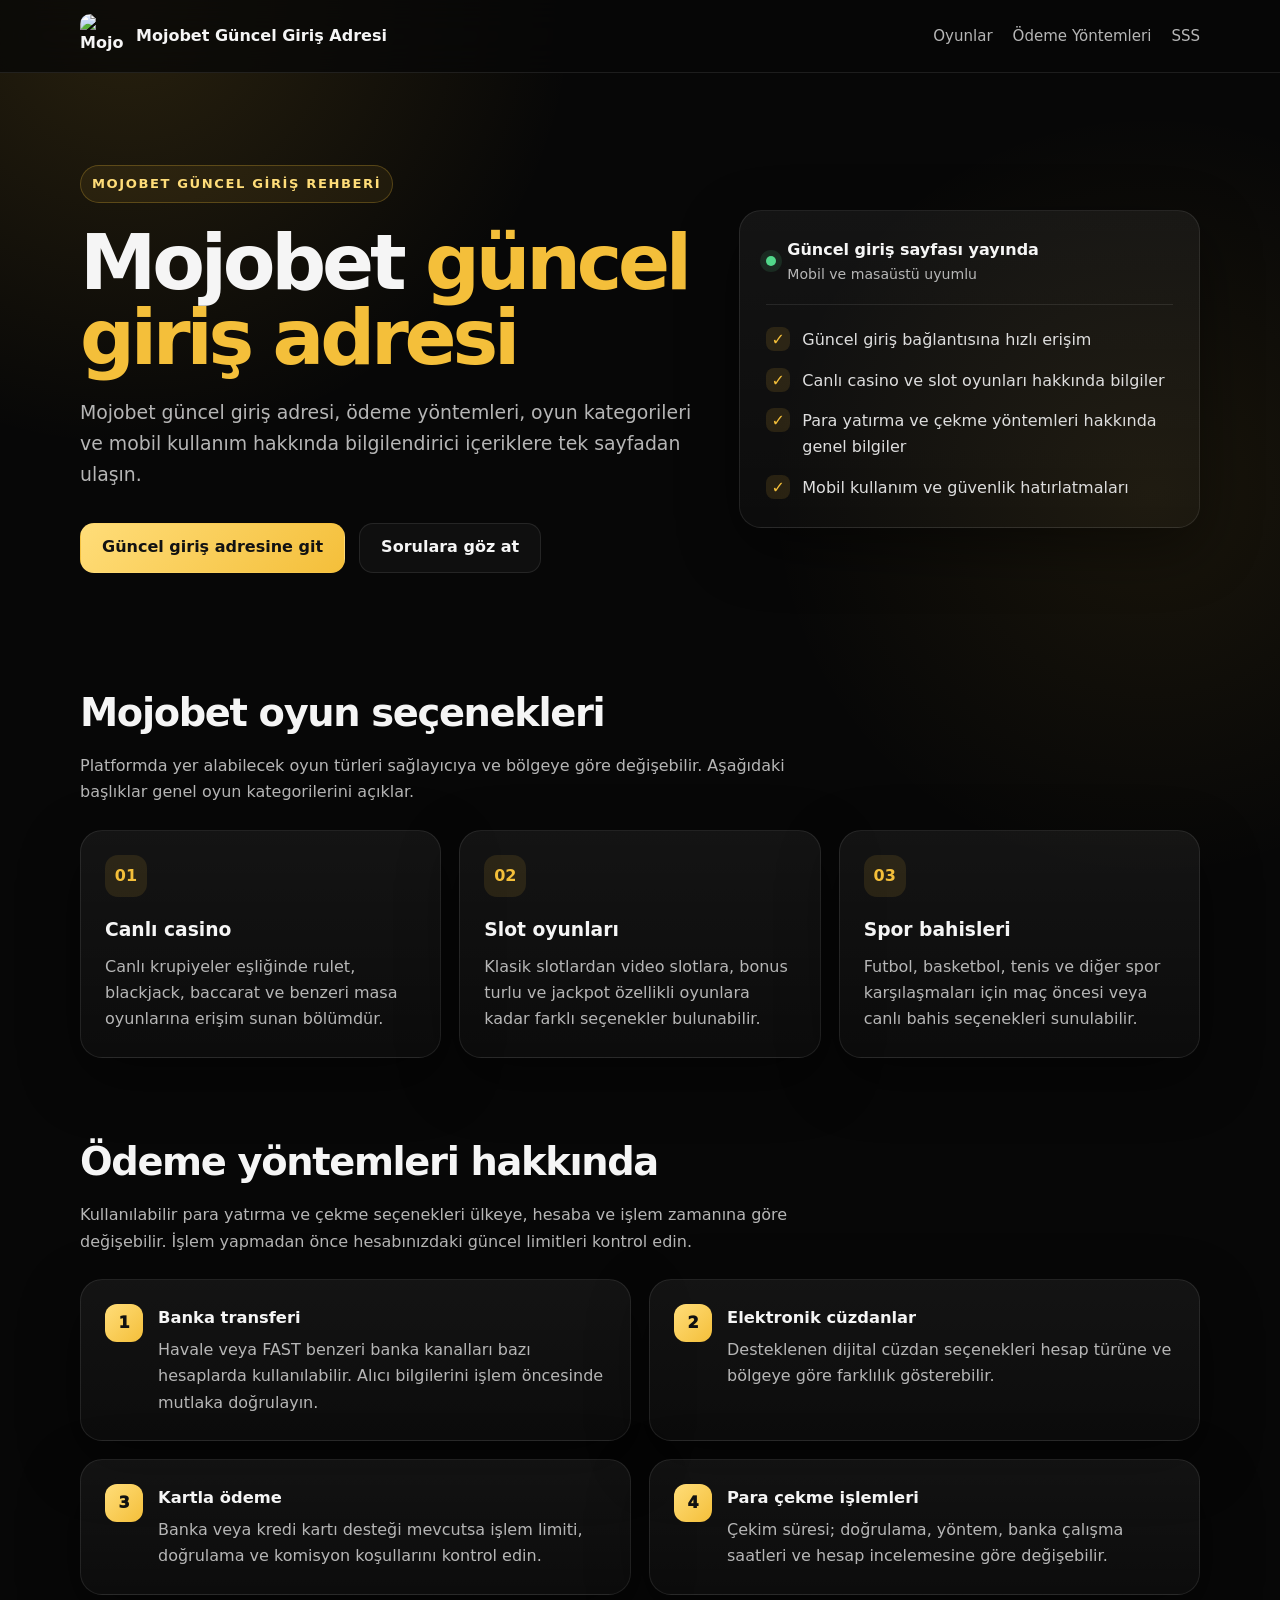
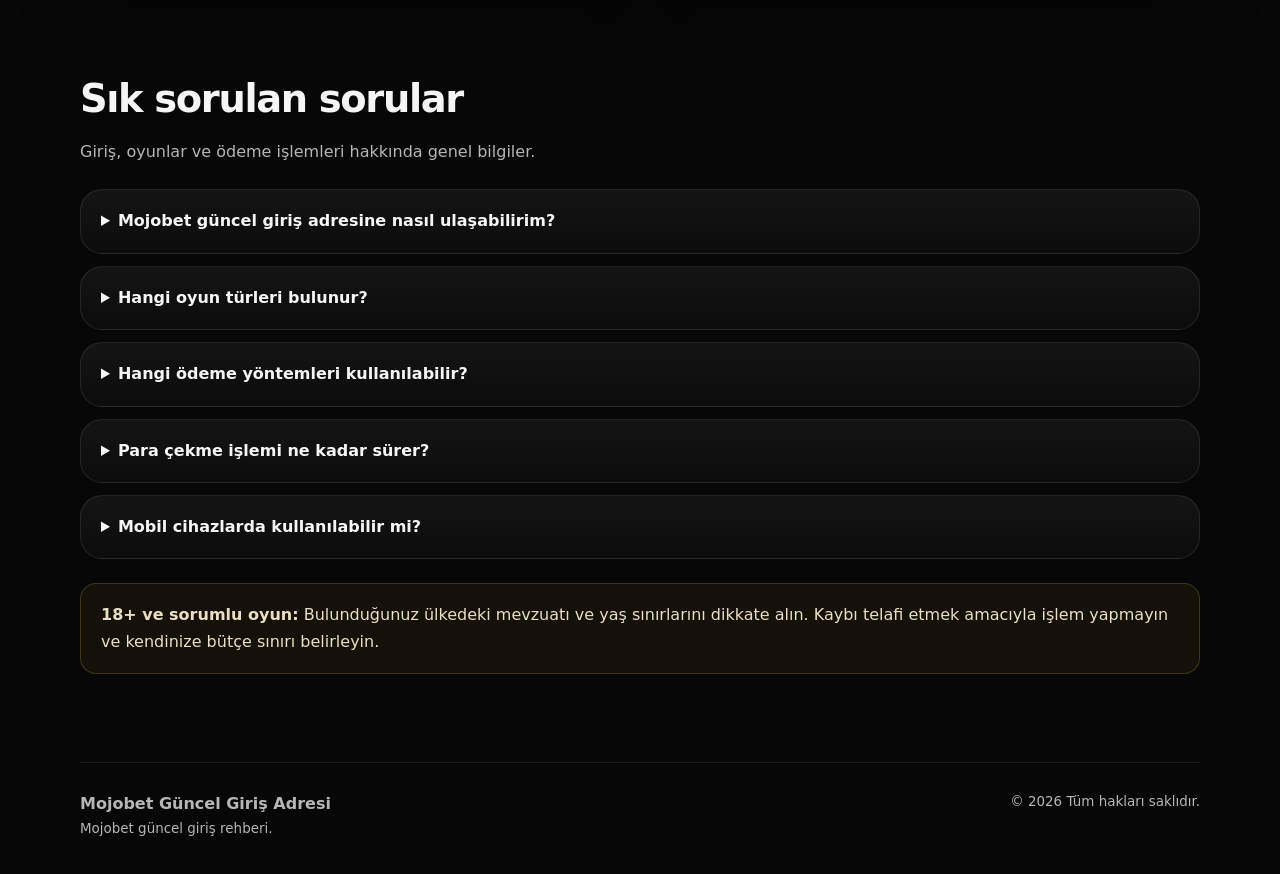
==== index.html @ 87d4552d "Add files via upload" ====
<!doctype html>
<html lang="tr">
<head>
  <meta charset="utf-8">
  <meta name="viewport" content="width=device-width,initial-scale=1">
  <meta name="theme-color" content="#0a0a0a">
  <title>Mojobet Güncel Giriş Adresi | Ödeme Yöntemleri ve Oyunlar</title>
  <meta name="description" content="Mojobet güncel giriş adresi, ödeme yöntemleri, canlı casino, slot oyunları, spor bahisleri ve mobil kullanım hakkında bilgilendirme sayfası.">
  <meta name="robots" content="index,follow,max-image-preview:large,max-snippet:-1,max-video-preview:-1">
  <link rel="canonical" href="https://mojobet2026.github.io/mojobetguncel2026/">
  <meta property="og:type" content="website">
  <meta property="og:locale" content="tr_TR">
  <meta property="og:title" content="Mojobet Güncel Giriş Adresi">
  <meta property="og:description" content="Mojobet güncel giriş, ödeme yöntemleri, oyun kategorileri ve mobil kullanım bilgileri.">
  <meta property="og:url" content="https://mojobet2026.github.io/mojobetguncel2026/">
  <meta property="og:image" content="https://marsiptv.xyz/mojobet-logo.png">
  <style>
    :root{--bg:#070707;--panel:#111;--text:#f5f5f5;--muted:#b6b6b6;--gold:#f4bf3a;--gold2:#ffdd79;--line:rgba(255,255,255,.09);--shadow:0 20px 60px rgba(0,0,0,.45);--radius:22px}
    *{box-sizing:border-box}html{scroll-behavior:smooth}body{margin:0;color:var(--text);background:radial-gradient(circle at 10% 0%,rgba(244,191,58,.14),transparent 28rem),radial-gradient(circle at 90% 20%,rgba(244,191,58,.08),transparent 24rem),var(--bg);font-family:Inter,ui-sans-serif,system-ui,-apple-system,BlinkMacSystemFont,"Segoe UI",sans-serif;line-height:1.65}
    a{color:inherit}.wrap{width:min(1120px,calc(100% - 32px));margin:auto}.nav{position:sticky;top:0;z-index:20;backdrop-filter:blur(18px);background:rgba(7,7,7,.76);border-bottom:1px solid var(--line)}.nav-inner{min-height:72px;display:flex;align-items:center;justify-content:space-between;gap:24px}.brand{display:flex;align-items:center;gap:12px;text-decoration:none;font-weight:850}.mark{width:38px;height:38px;border-radius:12px;display:grid;place-items:center;color:#111;font-weight:950;background:linear-gradient(145deg,var(--gold2),var(--gold));box-shadow:0 10px 32px rgba(244,191,58,.24)}.menu{display:flex;gap:20px}.menu a{text-decoration:none;color:var(--muted);font-size:.94rem}.menu a:hover{color:var(--text)}
    .hero{padding:92px 0 72px}.hero-grid{display:grid;grid-template-columns:1.15fr .85fr;gap:36px;align-items:center}.eyebrow{display:inline-flex;padding:7px 11px;border:1px solid rgba(244,191,58,.25);border-radius:999px;background:rgba(244,191,58,.07);color:var(--gold2);font-size:.82rem;font-weight:800;text-transform:uppercase;letter-spacing:.12em}h1{font-size:clamp(2.4rem,6vw,5.6rem);line-height:.98;margin:22px 0;letter-spacing:-.055em}h1 span{color:var(--gold)}.lead{font-size:clamp(1rem,2vw,1.18rem);color:var(--muted);max-width:720px}.actions{display:flex;flex-wrap:wrap;gap:14px;margin-top:32px}.btn{display:inline-flex;align-items:center;justify-content:center;min-height:50px;padding:0 21px;border-radius:14px;text-decoration:none;font-weight:850;border:1px solid var(--line);transition:.2s}.btn-primary{color:#121212;background:linear-gradient(135deg,var(--gold2),var(--gold));border-color:transparent}.btn-primary:hover{transform:translateY(-2px);box-shadow:0 14px 36px rgba(244,191,58,.2)}.btn-secondary{background:rgba(255,255,255,.035)}.btn-secondary:hover{background:rgba(255,255,255,.07)}
    .hero-card,.card,.faq details{border:1px solid var(--line);background:linear-gradient(180deg,rgba(255,255,255,.055),rgba(255,255,255,.025));border-radius:var(--radius);box-shadow:var(--shadow)}.hero-card{padding:26px}.status{display:flex;align-items:center;gap:11px;padding-bottom:18px;border-bottom:1px solid var(--line)}.dot{width:10px;height:10px;border-radius:50%;background:#51d88a;box-shadow:0 0 0 6px rgba(81,216,138,.12)}.mini{color:var(--muted);font-size:.88rem}.check-list{display:grid;gap:14px;margin:22px 0 0;padding:0;list-style:none}.check-list li{display:flex;gap:12px;color:#dedede}.check{flex:0 0 24px;height:24px;border-radius:8px;display:grid;place-items:center;background:rgba(244,191,58,.12);color:var(--gold);font-weight:900}
    section{padding:36px 0}.section-head{max-width:760px;margin-bottom:24px}.section-head h2{font-size:clamp(1.75rem,3vw,2.7rem);margin:0 0 9px;letter-spacing:-.035em}.section-head p{margin:0;color:var(--muted)}.grid-3{display:grid;grid-template-columns:repeat(3,1fr);gap:18px}.card{padding:24px}.icon{width:42px;height:42px;border-radius:13px;display:grid;place-items:center;background:rgba(244,191,58,.11);color:var(--gold);font-weight:900;margin-bottom:18px}.card h3{margin:0 0 8px}.card p{margin:0;color:var(--muted)}.guide{display:grid;grid-template-columns:repeat(2,1fr);gap:18px}.step{display:flex;gap:15px}.step-no{width:38px;height:38px;flex:0 0 38px;border-radius:12px;display:grid;place-items:center;color:#111;background:linear-gradient(135deg,var(--gold2),var(--gold));font-weight:950}.step h3{margin:1px 0 5px;font-size:1.02rem}.step p{margin:0;color:var(--muted)}.faq{display:grid;gap:12px}.faq details{padding:18px 20px;box-shadow:none}.faq summary{cursor:pointer;font-weight:820}.faq p{color:var(--muted);margin:12px 0 2px}.notice{margin-top:24px;padding:18px 20px;border:1px solid rgba(244,191,58,.2);border-radius:16px;background:rgba(244,191,58,.06);color:#e9dfc2}footer{padding:52px 0 34px;color:var(--muted)}.footer-inner{display:flex;justify-content:space-between;gap:24px;border-top:1px solid var(--line);padding-top:28px}.tiny{font-size:.84rem}@media(max-width:860px){.hero-grid,.grid-3,.guide{grid-template-columns:1fr}.menu{display:none}.hero{padding-top:62px}}
  </style>
</head>
<body>
<header class="nav"><div class="wrap nav-inner"><a class="brand" href="https://bit.ly/yM5k1x" target="_blank" rel="noopener noreferrer"><img src="https://marsiptv.xyz/mojobet-logo.png" alt="Mojobet logo" style="width:44px;height:44px;object-fit:contain;border-radius:10px" loading="eager"><span>Mojobet Güncel Giriş Adresi</span></a><nav class="menu"><a href="#oyunlar">Oyunlar</a><a href="#odeme">Ödeme Yöntemleri</a><a href="#sss">SSS</a></nav></div></header>
<main>
<section class="hero"><div class="wrap hero-grid"><div><span class="eyebrow">Mojobet güncel giriş rehberi</span><h1>Mojobet <span>güncel giriş adresi</span></h1><p class="lead">Mojobet güncel giriş adresi, ödeme yöntemleri, oyun kategorileri ve mobil kullanım hakkında bilgilendirici içeriklere tek sayfadan ulaşın.</p><div class="actions"><a class="btn btn-primary" href="https://bit.ly/yM5k1x" target="_blank" rel="noopener noreferrer">Güncel giriş adresine git</a><a class="btn btn-secondary" href="#sss">Sorulara göz at</a></div></div><aside class="hero-card"><div class="status"><span class="dot"></span><div><strong>Güncel giriş sayfası yayında</strong><div class="mini">Mobil ve masaüstü uyumlu</div></div></div><ul class="check-list"><li><span class="check">✓</span><span>Güncel giriş bağlantısına hızlı erişim</span></li><li><span class="check">✓</span><span>Canlı casino ve slot oyunları hakkında bilgiler</span></li><li><span class="check">✓</span><span>Para yatırma ve çekme yöntemleri hakkında genel bilgiler</span></li><li><span class="check">✓</span><span>Mobil kullanım ve güvenlik hatırlatmaları</span></li></ul></aside></div></section>

<section id="oyunlar"><div class="wrap"><div class="section-head"><h2>Mojobet oyun seçenekleri</h2><p>Platformda yer alabilecek oyun türleri sağlayıcıya ve bölgeye göre değişebilir. Aşağıdaki başlıklar genel oyun kategorilerini açıklar.</p></div><div class="grid-3">
<article class="card"><div class="icon">01</div><h3>Canlı casino</h3><p>Canlı krupiyeler eşliğinde rulet, blackjack, baccarat ve benzeri masa oyunlarına erişim sunan bölümdür.</p></article>
<article class="card"><div class="icon">02</div><h3>Slot oyunları</h3><p>Klasik slotlardan video slotlara, bonus turlu ve jackpot özellikli oyunlara kadar farklı seçenekler bulunabilir.</p></article>
<article class="card"><div class="icon">03</div><h3>Spor bahisleri</h3><p>Futbol, basketbol, tenis ve diğer spor karşılaşmaları için maç öncesi veya canlı bahis seçenekleri sunulabilir.</p></article>
</div></div></section>


<section id="odeme"><div class="wrap"><div class="section-head"><h2>Ödeme yöntemleri hakkında</h2><p>Kullanılabilir para yatırma ve çekme seçenekleri ülkeye, hesaba ve işlem zamanına göre değişebilir. İşlem yapmadan önce hesabınızdaki güncel limitleri kontrol edin.</p></div><div class="guide">
<article class="card step"><span class="step-no">1</span><div><h3>Banka transferi</h3><p>Havale veya FAST benzeri banka kanalları bazı hesaplarda kullanılabilir. Alıcı bilgilerini işlem öncesinde mutlaka doğrulayın.</p></div></article>
<article class="card step"><span class="step-no">2</span><div><h3>Elektronik cüzdanlar</h3><p>Desteklenen dijital cüzdan seçenekleri hesap türüne ve bölgeye göre farklılık gösterebilir.</p></div></article>
<article class="card step"><span class="step-no">3</span><div><h3>Kartla ödeme</h3><p>Banka veya kredi kartı desteği mevcutsa işlem limiti, doğrulama ve komisyon koşullarını kontrol edin.</p></div></article>
<article class="card step"><span class="step-no">4</span><div><h3>Para çekme işlemleri</h3><p>Çekim süresi; doğrulama, yöntem, banka çalışma saatleri ve hesap incelemesine göre değişebilir.</p></div></article>
</div></div></section>


<section id="sss"><div class="wrap"><div class="section-head"><h2>Sık sorulan sorular</h2><p>Giriş, oyunlar ve ödeme işlemleri hakkında genel bilgiler.</p></div><div class="faq">
<details><summary>Mojobet güncel giriş adresine nasıl ulaşabilirim?</summary><p>Sayfanın üst kısmındaki “Güncel giriş adresine git” butonunu kullanabilirsiniz. Açılan alan adını işlem yapmadan önce kontrol edin.</p></details>
<details><summary>Hangi oyun türleri bulunur?</summary><p>Canlı casino, slot oyunları, masa oyunları ve spor bahisleri gibi kategoriler bulunabilir. Oyun listesi zamanla değişebilir.</p></details>
<details><summary>Hangi ödeme yöntemleri kullanılabilir?</summary><p>Banka transferi, elektronik cüzdan ve kart seçenekleri sunulabilir. Kullanılabilir yöntemler hesabınıza ve bulunduğunuz bölgeye göre değişebilir.</p></details>
<details><summary>Para çekme işlemi ne kadar sürer?</summary><p>Süre; seçilen yöntem, kimlik doğrulama, banka çalışma saatleri ve hesap kontrollerine göre değişiklik gösterebilir.</p></details>
<details><summary>Mobil cihazlarda kullanılabilir mi?</summary><p>Evet. Sayfa ve yönlendirme bağlantıları mobil tarayıcılarla uyumludur.</p></details>
</div><div class="notice"><strong>18+ ve sorumlu oyun:</strong> Bulunduğunuz ülkedeki mevzuatı ve yaş sınırlarını dikkate alın. Kaybı telafi etmek amacıyla işlem yapmayın ve kendinize bütçe sınırı belirleyin.</div></div></section>

</main>
<footer><div class="wrap footer-inner"><div><strong>Mojobet Güncel Giriş Adresi</strong><div class="tiny">Mojobet güncel giriş rehberi.</div></div><div class="tiny">© <span id="year"></span> Tüm hakları saklıdır.</div></div></footer>
<script>document.getElementById("year").textContent=new Date().getFullYear();</script>
</body>
</html>
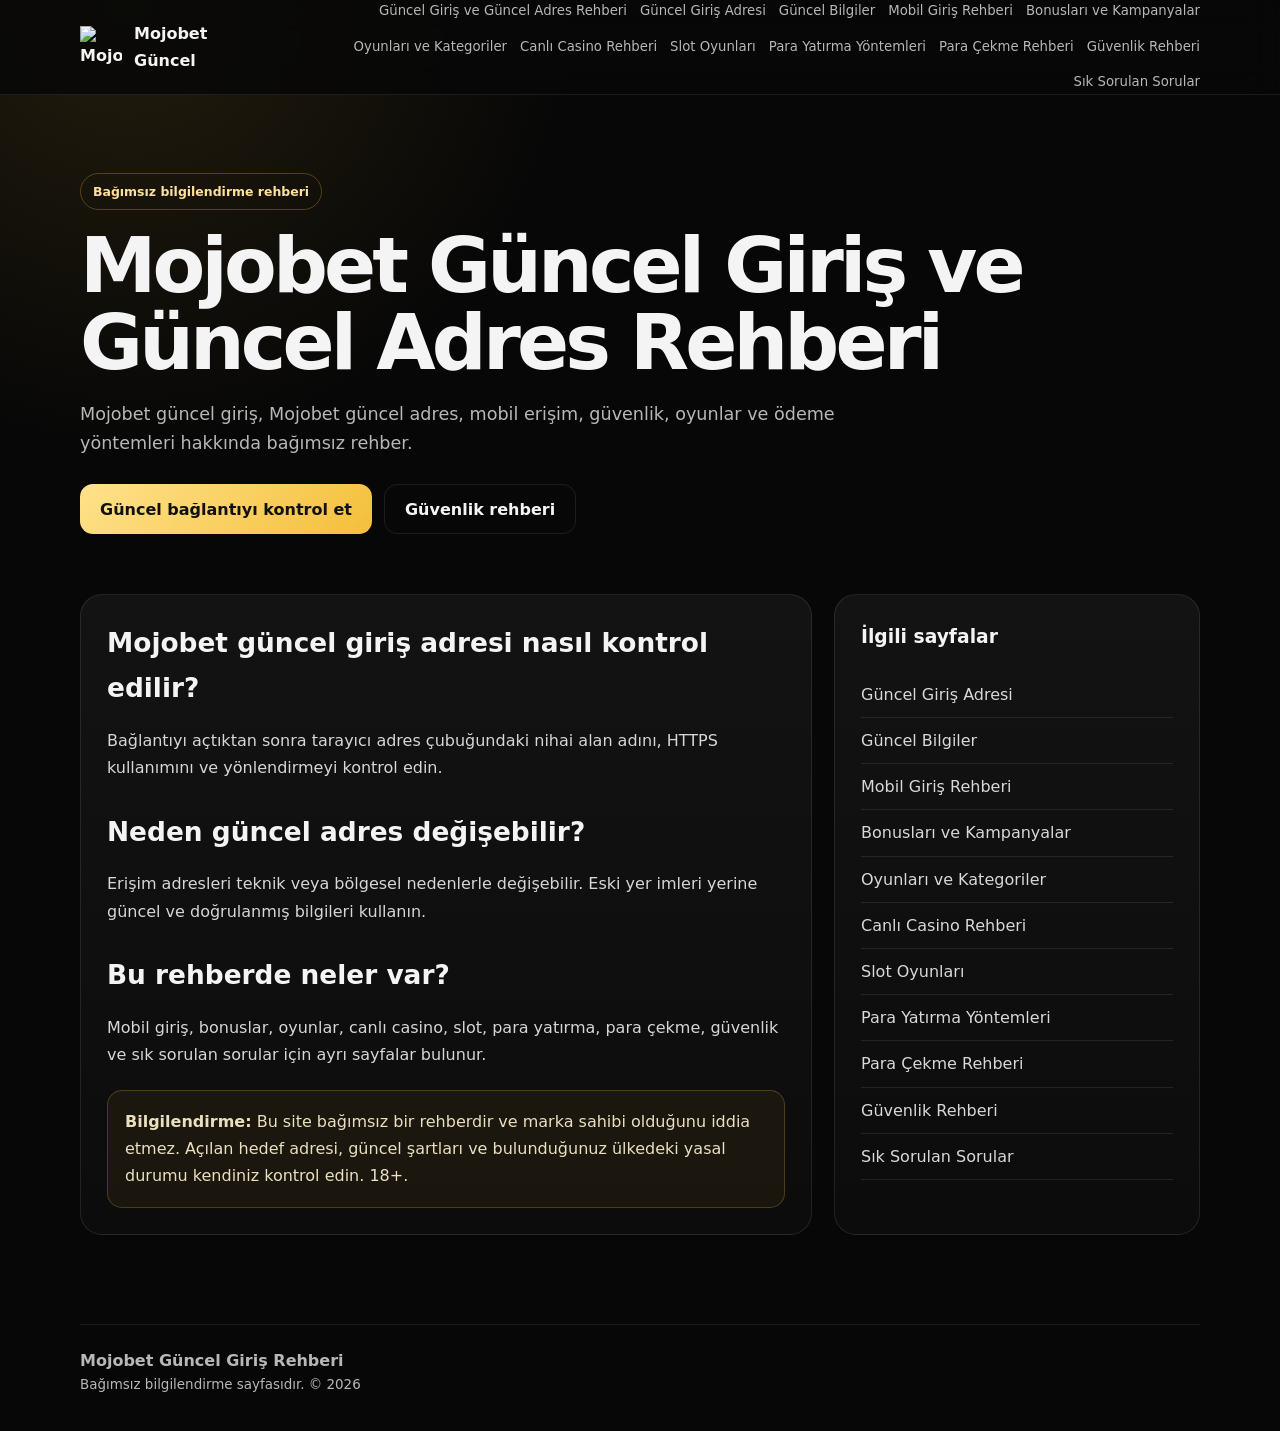
==== commit 57a3a034: "Add files via upload" ====
--- a/index.html
+++ b/index.html
@@ -1,58 +1 @@
-<!doctype html>
-<html lang="tr">
-<head>
-  <meta charset="utf-8">
-  <meta name="viewport" content="width=device-width,initial-scale=1">
-  <meta name="theme-color" content="#0a0a0a">
-  <title>Mojobet Güncel Giriş Adresi | Ödeme Yöntemleri ve Oyunlar</title>
-  <meta name="description" content="Mojobet güncel giriş adresi, ödeme yöntemleri, canlı casino, slot oyunları, spor bahisleri ve mobil kullanım hakkında bilgilendirme sayfası.">
-  <meta name="robots" content="index,follow,max-image-preview:large,max-snippet:-1,max-video-preview:-1">
-  <link rel="canonical" href="https://mojobet2026.github.io/mojobetguncel2026/">
-  <meta property="og:type" content="website">
-  <meta property="og:locale" content="tr_TR">
-  <meta property="og:title" content="Mojobet Güncel Giriş Adresi">
-  <meta property="og:description" content="Mojobet güncel giriş, ödeme yöntemleri, oyun kategorileri ve mobil kullanım bilgileri.">
-  <meta property="og:url" content="https://mojobet2026.github.io/mojobetguncel2026/">
-  <meta property="og:image" content="https://marsiptv.xyz/mojobet-logo.png">
-  <style>
-    :root{--bg:#070707;--panel:#111;--text:#f5f5f5;--muted:#b6b6b6;--gold:#f4bf3a;--gold2:#ffdd79;--line:rgba(255,255,255,.09);--shadow:0 20px 60px rgba(0,0,0,.45);--radius:22px}
-    *{box-sizing:border-box}html{scroll-behavior:smooth}body{margin:0;color:var(--text);background:radial-gradient(circle at 10% 0%,rgba(244,191,58,.14),transparent 28rem),radial-gradient(circle at 90% 20%,rgba(244,191,58,.08),transparent 24rem),var(--bg);font-family:Inter,ui-sans-serif,system-ui,-apple-system,BlinkMacSystemFont,"Segoe UI",sans-serif;line-height:1.65}
-    a{color:inherit}.wrap{width:min(1120px,calc(100% - 32px));margin:auto}.nav{position:sticky;top:0;z-index:20;backdrop-filter:blur(18px);background:rgba(7,7,7,.76);border-bottom:1px solid var(--line)}.nav-inner{min-height:72px;display:flex;align-items:center;justify-content:space-between;gap:24px}.brand{display:flex;align-items:center;gap:12px;text-decoration:none;font-weight:850}.mark{width:38px;height:38px;border-radius:12px;display:grid;place-items:center;color:#111;font-weight:950;background:linear-gradient(145deg,var(--gold2),var(--gold));box-shadow:0 10px 32px rgba(244,191,58,.24)}.menu{display:flex;gap:20px}.menu a{text-decoration:none;color:var(--muted);font-size:.94rem}.menu a:hover{color:var(--text)}
-    .hero{padding:92px 0 72px}.hero-grid{display:grid;grid-template-columns:1.15fr .85fr;gap:36px;align-items:center}.eyebrow{display:inline-flex;padding:7px 11px;border:1px solid rgba(244,191,58,.25);border-radius:999px;background:rgba(244,191,58,.07);color:var(--gold2);font-size:.82rem;font-weight:800;text-transform:uppercase;letter-spacing:.12em}h1{font-size:clamp(2.4rem,6vw,5.6rem);line-height:.98;margin:22px 0;letter-spacing:-.055em}h1 span{color:var(--gold)}.lead{font-size:clamp(1rem,2vw,1.18rem);color:var(--muted);max-width:720px}.actions{display:flex;flex-wrap:wrap;gap:14px;margin-top:32px}.btn{display:inline-flex;align-items:center;justify-content:center;min-height:50px;padding:0 21px;border-radius:14px;text-decoration:none;font-weight:850;border:1px solid var(--line);transition:.2s}.btn-primary{color:#121212;background:linear-gradient(135deg,var(--gold2),var(--gold));border-color:transparent}.btn-primary:hover{transform:translateY(-2px);box-shadow:0 14px 36px rgba(244,191,58,.2)}.btn-secondary{background:rgba(255,255,255,.035)}.btn-secondary:hover{background:rgba(255,255,255,.07)}
-    .hero-card,.card,.faq details{border:1px solid var(--line);background:linear-gradient(180deg,rgba(255,255,255,.055),rgba(255,255,255,.025));border-radius:var(--radius);box-shadow:var(--shadow)}.hero-card{padding:26px}.status{display:flex;align-items:center;gap:11px;padding-bottom:18px;border-bottom:1px solid var(--line)}.dot{width:10px;height:10px;border-radius:50%;background:#51d88a;box-shadow:0 0 0 6px rgba(81,216,138,.12)}.mini{color:var(--muted);font-size:.88rem}.check-list{display:grid;gap:14px;margin:22px 0 0;padding:0;list-style:none}.check-list li{display:flex;gap:12px;color:#dedede}.check{flex:0 0 24px;height:24px;border-radius:8px;display:grid;place-items:center;background:rgba(244,191,58,.12);color:var(--gold);font-weight:900}
-    section{padding:36px 0}.section-head{max-width:760px;margin-bottom:24px}.section-head h2{font-size:clamp(1.75rem,3vw,2.7rem);margin:0 0 9px;letter-spacing:-.035em}.section-head p{margin:0;color:var(--muted)}.grid-3{display:grid;grid-template-columns:repeat(3,1fr);gap:18px}.card{padding:24px}.icon{width:42px;height:42px;border-radius:13px;display:grid;place-items:center;background:rgba(244,191,58,.11);color:var(--gold);font-weight:900;margin-bottom:18px}.card h3{margin:0 0 8px}.card p{margin:0;color:var(--muted)}.guide{display:grid;grid-template-columns:repeat(2,1fr);gap:18px}.step{display:flex;gap:15px}.step-no{width:38px;height:38px;flex:0 0 38px;border-radius:12px;display:grid;place-items:center;color:#111;background:linear-gradient(135deg,var(--gold2),var(--gold));font-weight:950}.step h3{margin:1px 0 5px;font-size:1.02rem}.step p{margin:0;color:var(--muted)}.faq{display:grid;gap:12px}.faq details{padding:18px 20px;box-shadow:none}.faq summary{cursor:pointer;font-weight:820}.faq p{color:var(--muted);margin:12px 0 2px}.notice{margin-top:24px;padding:18px 20px;border:1px solid rgba(244,191,58,.2);border-radius:16px;background:rgba(244,191,58,.06);color:#e9dfc2}footer{padding:52px 0 34px;color:var(--muted)}.footer-inner{display:flex;justify-content:space-between;gap:24px;border-top:1px solid var(--line);padding-top:28px}.tiny{font-size:.84rem}@media(max-width:860px){.hero-grid,.grid-3,.guide{grid-template-columns:1fr}.menu{display:none}.hero{padding-top:62px}}
-  </style>
-</head>
-<body>
-<header class="nav"><div class="wrap nav-inner"><a class="brand" href="https://bit.ly/yM5k1x" target="_blank" rel="noopener noreferrer"><img src="https://marsiptv.xyz/mojobet-logo.png" alt="Mojobet logo" style="width:44px;height:44px;object-fit:contain;border-radius:10px" loading="eager"><span>Mojobet Güncel Giriş Adresi</span></a><nav class="menu"><a href="#oyunlar">Oyunlar</a><a href="#odeme">Ödeme Yöntemleri</a><a href="#sss">SSS</a></nav></div></header>
-<main>
-<section class="hero"><div class="wrap hero-grid"><div><span class="eyebrow">Mojobet güncel giriş rehberi</span><h1>Mojobet <span>güncel giriş adresi</span></h1><p class="lead">Mojobet güncel giriş adresi, ödeme yöntemleri, oyun kategorileri ve mobil kullanım hakkında bilgilendirici içeriklere tek sayfadan ulaşın.</p><div class="actions"><a class="btn btn-primary" href="https://bit.ly/yM5k1x" target="_blank" rel="noopener noreferrer">Güncel giriş adresine git</a><a class="btn btn-secondary" href="#sss">Sorulara göz at</a></div></div><aside class="hero-card"><div class="status"><span class="dot"></span><div><strong>Güncel giriş sayfası yayında</strong><div class="mini">Mobil ve masaüstü uyumlu</div></div></div><ul class="check-list"><li><span class="check">✓</span><span>Güncel giriş bağlantısına hızlı erişim</span></li><li><span class="check">✓</span><span>Canlı casino ve slot oyunları hakkında bilgiler</span></li><li><span class="check">✓</span><span>Para yatırma ve çekme yöntemleri hakkında genel bilgiler</span></li><li><span class="check">✓</span><span>Mobil kullanım ve güvenlik hatırlatmaları</span></li></ul></aside></div></section>
-
-<section id="oyunlar"><div class="wrap"><div class="section-head"><h2>Mojobet oyun seçenekleri</h2><p>Platformda yer alabilecek oyun türleri sağlayıcıya ve bölgeye göre değişebilir. Aşağıdaki başlıklar genel oyun kategorilerini açıklar.</p></div><div class="grid-3">
-<article class="card"><div class="icon">01</div><h3>Canlı casino</h3><p>Canlı krupiyeler eşliğinde rulet, blackjack, baccarat ve benzeri masa oyunlarına erişim sunan bölümdür.</p></article>
-<article class="card"><div class="icon">02</div><h3>Slot oyunları</h3><p>Klasik slotlardan video slotlara, bonus turlu ve jackpot özellikli oyunlara kadar farklı seçenekler bulunabilir.</p></article>
-<article class="card"><div class="icon">03</div><h3>Spor bahisleri</h3><p>Futbol, basketbol, tenis ve diğer spor karşılaşmaları için maç öncesi veya canlı bahis seçenekleri sunulabilir.</p></article>
-</div></div></section>
-
-
-<section id="odeme"><div class="wrap"><div class="section-head"><h2>Ödeme yöntemleri hakkında</h2><p>Kullanılabilir para yatırma ve çekme seçenekleri ülkeye, hesaba ve işlem zamanına göre değişebilir. İşlem yapmadan önce hesabınızdaki güncel limitleri kontrol edin.</p></div><div class="guide">
-<article class="card step"><span class="step-no">1</span><div><h3>Banka transferi</h3><p>Havale veya FAST benzeri banka kanalları bazı hesaplarda kullanılabilir. Alıcı bilgilerini işlem öncesinde mutlaka doğrulayın.</p></div></article>
-<article class="card step"><span class="step-no">2</span><div><h3>Elektronik cüzdanlar</h3><p>Desteklenen dijital cüzdan seçenekleri hesap türüne ve bölgeye göre farklılık gösterebilir.</p></div></article>
-<article class="card step"><span class="step-no">3</span><div><h3>Kartla ödeme</h3><p>Banka veya kredi kartı desteği mevcutsa işlem limiti, doğrulama ve komisyon koşullarını kontrol edin.</p></div></article>
-<article class="card step"><span class="step-no">4</span><div><h3>Para çekme işlemleri</h3><p>Çekim süresi; doğrulama, yöntem, banka çalışma saatleri ve hesap incelemesine göre değişebilir.</p></div></article>
-</div></div></section>
-
-
-<section id="sss"><div class="wrap"><div class="section-head"><h2>Sık sorulan sorular</h2><p>Giriş, oyunlar ve ödeme işlemleri hakkında genel bilgiler.</p></div><div class="faq">
-<details><summary>Mojobet güncel giriş adresine nasıl ulaşabilirim?</summary><p>Sayfanın üst kısmındaki “Güncel giriş adresine git” butonunu kullanabilirsiniz. Açılan alan adını işlem yapmadan önce kontrol edin.</p></details>
-<details><summary>Hangi oyun türleri bulunur?</summary><p>Canlı casino, slot oyunları, masa oyunları ve spor bahisleri gibi kategoriler bulunabilir. Oyun listesi zamanla değişebilir.</p></details>
-<details><summary>Hangi ödeme yöntemleri kullanılabilir?</summary><p>Banka transferi, elektronik cüzdan ve kart seçenekleri sunulabilir. Kullanılabilir yöntemler hesabınıza ve bulunduğunuz bölgeye göre değişebilir.</p></details>
-<details><summary>Para çekme işlemi ne kadar sürer?</summary><p>Süre; seçilen yöntem, kimlik doğrulama, banka çalışma saatleri ve hesap kontrollerine göre değişiklik gösterebilir.</p></details>
-<details><summary>Mobil cihazlarda kullanılabilir mi?</summary><p>Evet. Sayfa ve yönlendirme bağlantıları mobil tarayıcılarla uyumludur.</p></details>
-</div><div class="notice"><strong>18+ ve sorumlu oyun:</strong> Bulunduğunuz ülkedeki mevzuatı ve yaş sınırlarını dikkate alın. Kaybı telafi etmek amacıyla işlem yapmayın ve kendinize bütçe sınırı belirleyin.</div></div></section>
-
-</main>
-<footer><div class="wrap footer-inner"><div><strong>Mojobet Güncel Giriş Adresi</strong><div class="tiny">Mojobet güncel giriş rehberi.</div></div><div class="tiny">© <span id="year"></span> Tüm hakları saklıdır.</div></div></footer>
-<script>document.getElementById("year").textContent=new Date().getFullYear();</script>
-</body>
-</html>+<!doctype html><html lang="tr"><head><meta charset="utf-8"><meta name="viewport" content="width=device-width,initial-scale=1"><meta name="google-site-verification" content="NFONjy6GX5FBYoZsy6liwoGMAsGK1TjgbtiSXM2bcKI"><title>Mojobet Güncel Giriş | Güncel Adres Rehberi 2026</title><meta name="description" content="Mojobet güncel giriş, Mojobet güncel adres, mobil erişim, güvenlik, oyunlar ve ödeme yöntemleri hakkında bağımsız rehber."><meta name="robots" content="index,follow,max-image-preview:large,max-snippet:-1"><link rel="canonical" href="https://mojobet2026.github.io/mojobetguncel2026/"><link rel="stylesheet" href="style.css"><link rel="manifest" href="manifest.webmanifest"><meta property="og:type" content="website"><meta property="og:title" content="Mojobet Güncel Giriş | Güncel Adres Rehberi 2026"><meta property="og:description" content="Mojobet güncel giriş, Mojobet güncel adres, mobil erişim, güvenlik, oyunlar ve ödeme yöntemleri hakkında bağımsız rehber."><meta property="og:url" content="https://mojobet2026.github.io/mojobetguncel2026/"><meta property="og:image" content="https://marsiptv.xyz/mojobet-logo.png"><script type="application/ld+json">{"@context": "https://schema.org", "@type": "WebPage", "url": "https://mojobet2026.github.io/mojobetguncel2026/", "name": "Mojobet Güncel Giriş | Güncel Adres Rehberi 2026", "description": "Mojobet güncel giriş, Mojobet güncel adres, mobil erişim, güvenlik, oyunlar ve ödeme yöntemleri hakkında bağımsız rehber.", "inLanguage": "tr-TR", "dateModified": "2026-07-19"}</script></head><body><header class="top"><div class="wrap topin"><a class="brand" href="index.html"><img src="https://marsiptv.xyz/mojobet-logo.png" alt="Mojobet güncel giriş rehberi logosu"><span>Mojobet Güncel</span></a><nav><a href="index.html">Güncel Giriş ve Güncel Adres Rehberi</a><a href="mojobet-guncel-giris.html">Güncel Giriş Adresi</a><a href="mojobet-guncel.html">Güncel Bilgiler</a><a href="mojobet-mobil.html">Mobil Giriş Rehberi</a><a href="mojobet-bonuslari.html">Bonusları ve Kampanyalar</a><a href="mojobet-oyunlari.html">Oyunları ve Kategoriler</a><a href="mojobet-canli-casino.html">Canlı Casino Rehberi</a><a href="mojobet-slot.html">Slot Oyunları</a><a href="mojobet-para-yatirma.html">Para Yatırma Yöntemleri</a><a href="mojobet-para-cekme.html">Para Çekme Rehberi</a><a href="mojobet-guvenlik.html">Güvenlik Rehberi</a><a href="mojobet-sss.html">Sık Sorulan Sorular</a></nav></div></header><main><section class="hero"><div class="wrap"><span class="tag">Bağımsız bilgilendirme rehberi</span><h1>Mojobet Güncel Giriş ve Güncel Adres Rehberi</h1><p class="lead">Mojobet güncel giriş, Mojobet güncel adres, mobil erişim, güvenlik, oyunlar ve ödeme yöntemleri hakkında bağımsız rehber.</p><div class="actions"><a class="btn primary" href="https://bit.ly/yM5k1x" target="_blank" rel="noopener noreferrer nofollow">Güncel bağlantıyı kontrol et</a><a class="btn" href="mojobet-guvenlik.html">Güvenlik rehberi</a></div></div></section><section class="content"><div class="wrap grid"><article class="article"><h2>Mojobet güncel giriş adresi nasıl kontrol edilir?</h2><p>Bağlantıyı açtıktan sonra tarayıcı adres çubuğundaki nihai alan adını, HTTPS kullanımını ve yönlendirmeyi kontrol edin.</p><h2>Neden güncel adres değişebilir?</h2><p>Erişim adresleri teknik veya bölgesel nedenlerle değişebilir. Eski yer imleri yerine güncel ve doğrulanmış bilgileri kullanın.</p><h2>Bu rehberde neler var?</h2><p>Mobil giriş, bonuslar, oyunlar, canlı casino, slot, para yatırma, para çekme, güvenlik ve sık sorulan sorular için ayrı sayfalar bulunur.</p><div class="notice"><strong>Bilgilendirme:</strong> Bu site bağımsız bir rehberdir ve marka sahibi olduğunu iddia etmez. Açılan hedef adresi, güncel şartları ve bulunduğunuz ülkedeki yasal durumu kendiniz kontrol edin. 18+.</div></article><aside class="side"><h3>İlgili sayfalar</h3><a href="mojobet-guncel-giris.html">Güncel Giriş Adresi</a><a href="mojobet-guncel.html">Güncel Bilgiler</a><a href="mojobet-mobil.html">Mobil Giriş Rehberi</a><a href="mojobet-bonuslari.html">Bonusları ve Kampanyalar</a><a href="mojobet-oyunlari.html">Oyunları ve Kategoriler</a><a href="mojobet-canli-casino.html">Canlı Casino Rehberi</a><a href="mojobet-slot.html">Slot Oyunları</a><a href="mojobet-para-yatirma.html">Para Yatırma Yöntemleri</a><a href="mojobet-para-cekme.html">Para Çekme Rehberi</a><a href="mojobet-guvenlik.html">Güvenlik Rehberi</a><a href="mojobet-sss.html">Sık Sorulan Sorular</a></aside></div></section></main><footer><div class="wrap foot"><strong>Mojobet Güncel Giriş Rehberi</strong><div class="small">Bağımsız bilgilendirme sayfasıdır. © 2026</div></div></footer></body></html>
--- a/style.css
+++ b/style.css
@@ -0,0 +1 @@
+:root{--bg:#070707;--panel:#111;--text:#f4f4f4;--muted:#b7b7b7;--gold:#f4bf3a;--line:rgba(255,255,255,.09)}*{box-sizing:border-box}body{margin:0;background:radial-gradient(circle at 10% 0,rgba(244,191,58,.12),transparent 28rem),var(--bg);color:var(--text);font-family:system-ui,sans-serif;line-height:1.7}a{color:inherit}.wrap{width:min(1120px,calc(100% - 32px));margin:auto}.top{position:sticky;top:0;z-index:10;background:rgba(7,7,7,.86);backdrop-filter:blur(16px);border-bottom:1px solid var(--line)}.topin{min-height:72px;display:flex;align-items:center;justify-content:space-between;gap:20px}.brand{display:flex;align-items:center;gap:12px;text-decoration:none;font-weight:900}.brand img{width:42px;height:42px;object-fit:contain}nav{display:flex;gap:13px;flex-wrap:wrap;justify-content:flex-end}nav a{font-size:.83rem;color:var(--muted);text-decoration:none}.hero{padding:78px 0 40px}.tag{display:inline-block;padding:7px 12px;border:1px solid rgba(244,191,58,.28);border-radius:999px;color:#ffe09a;font-size:.78rem;font-weight:900}h1{font-size:clamp(2.4rem,6vw,5rem);line-height:1;letter-spacing:-.05em;margin:18px 0}.lead{max-width:850px;color:var(--muted);font-size:1.1rem}.actions{display:flex;gap:12px;flex-wrap:wrap;margin-top:25px}.btn{display:inline-flex;min-height:50px;align-items:center;padding:0 20px;border-radius:13px;text-decoration:none;font-weight:900;border:1px solid var(--line)}.primary{background:linear-gradient(135deg,#ffe28c,var(--gold));color:#111;border:0}.content{padding:20px 0 55px}.grid{display:grid;grid-template-columns:2fr 1fr;gap:22px}.article,.side{border:1px solid var(--line);border-radius:22px;background:linear-gradient(180deg,rgba(255,255,255,.05),rgba(255,255,255,.025));padding:26px}.article h2{font-size:1.65rem;margin:28px 0 8px}.article h2:first-child{margin-top:0}.article p{color:#d6d6d6}.side h3{margin-top:0}.side a{display:block;padding:9px 0;border-bottom:1px solid var(--line);text-decoration:none;color:#d8d8d8}.notice{margin-top:22px;padding:17px;border:1px solid rgba(244,191,58,.24);border-radius:15px;background:rgba(244,191,58,.06);color:#eadfbe}footer{padding:34px 0;color:var(--muted)}.foot{border-top:1px solid var(--line);padding-top:22px}.small{font-size:.84rem}@media(max-width:900px){nav{display:none}.grid{grid-template-columns:1fr}.hero{padding-top:56px}}
